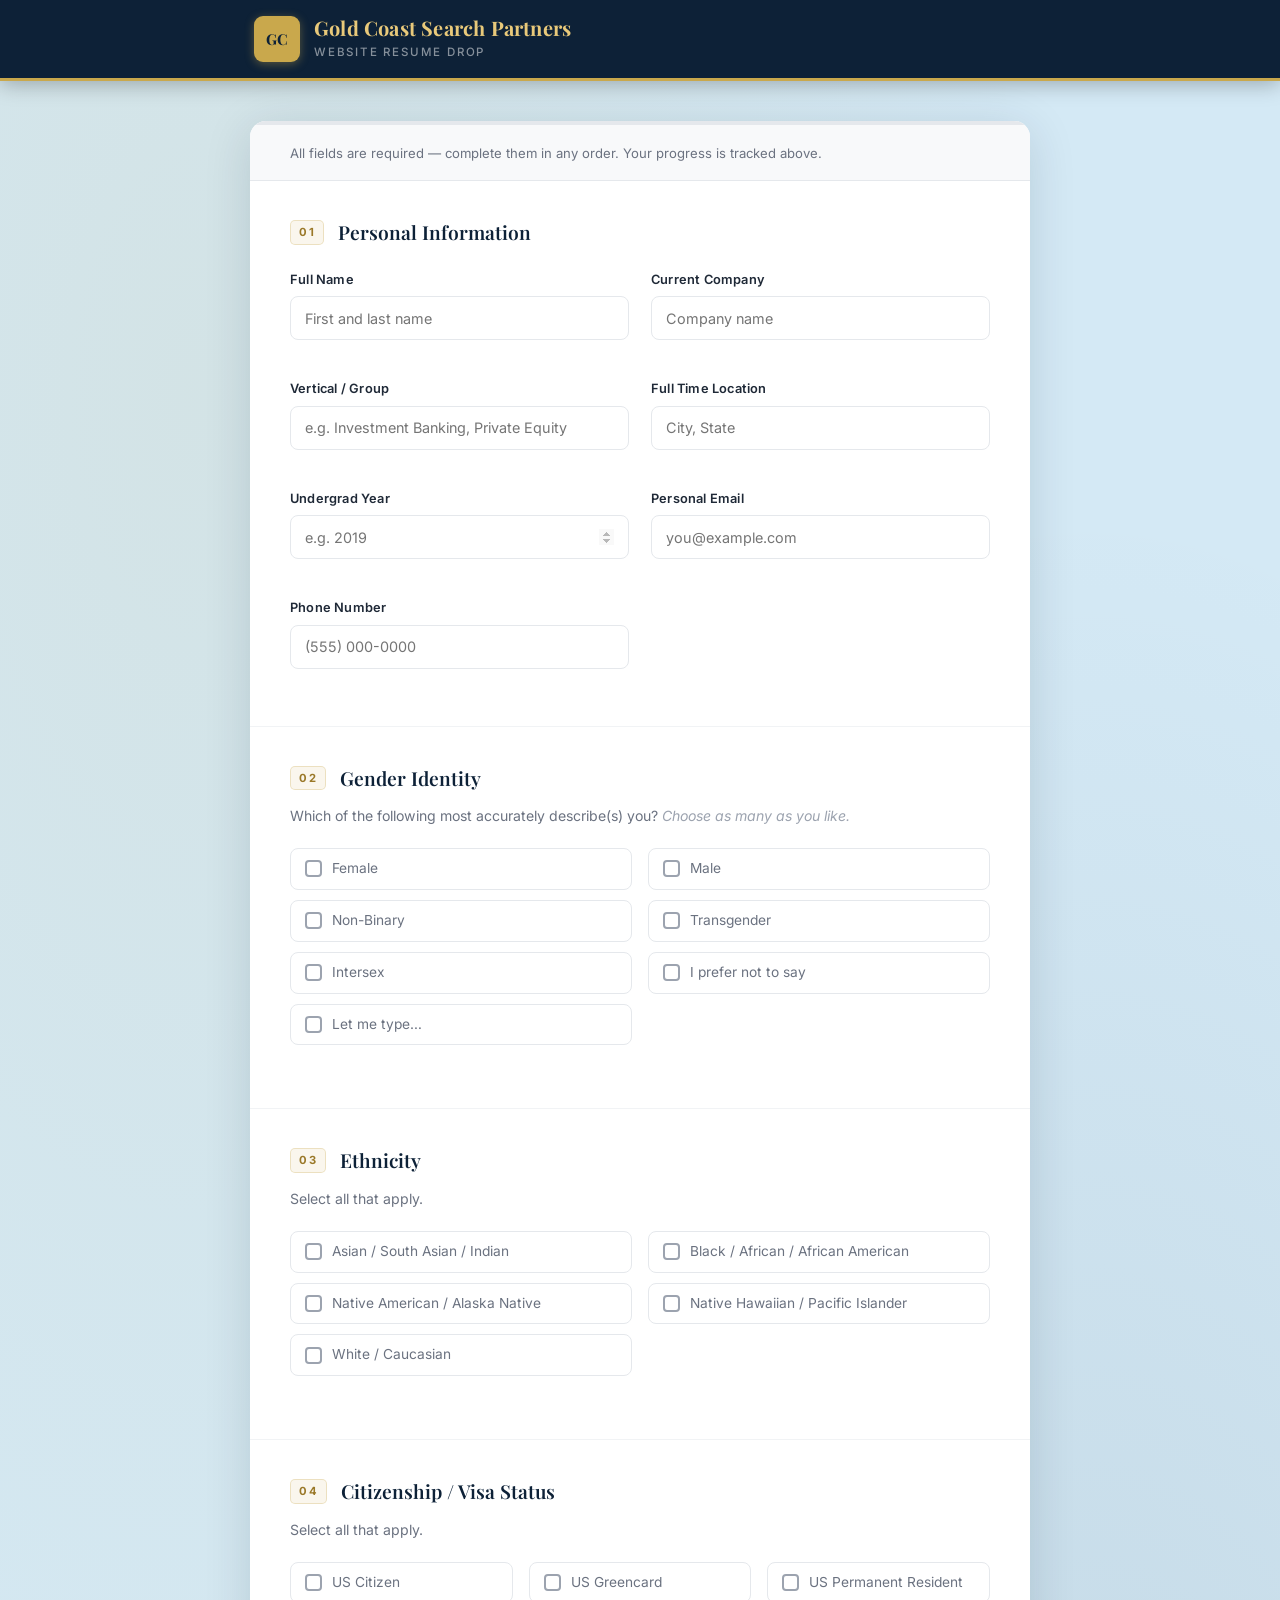
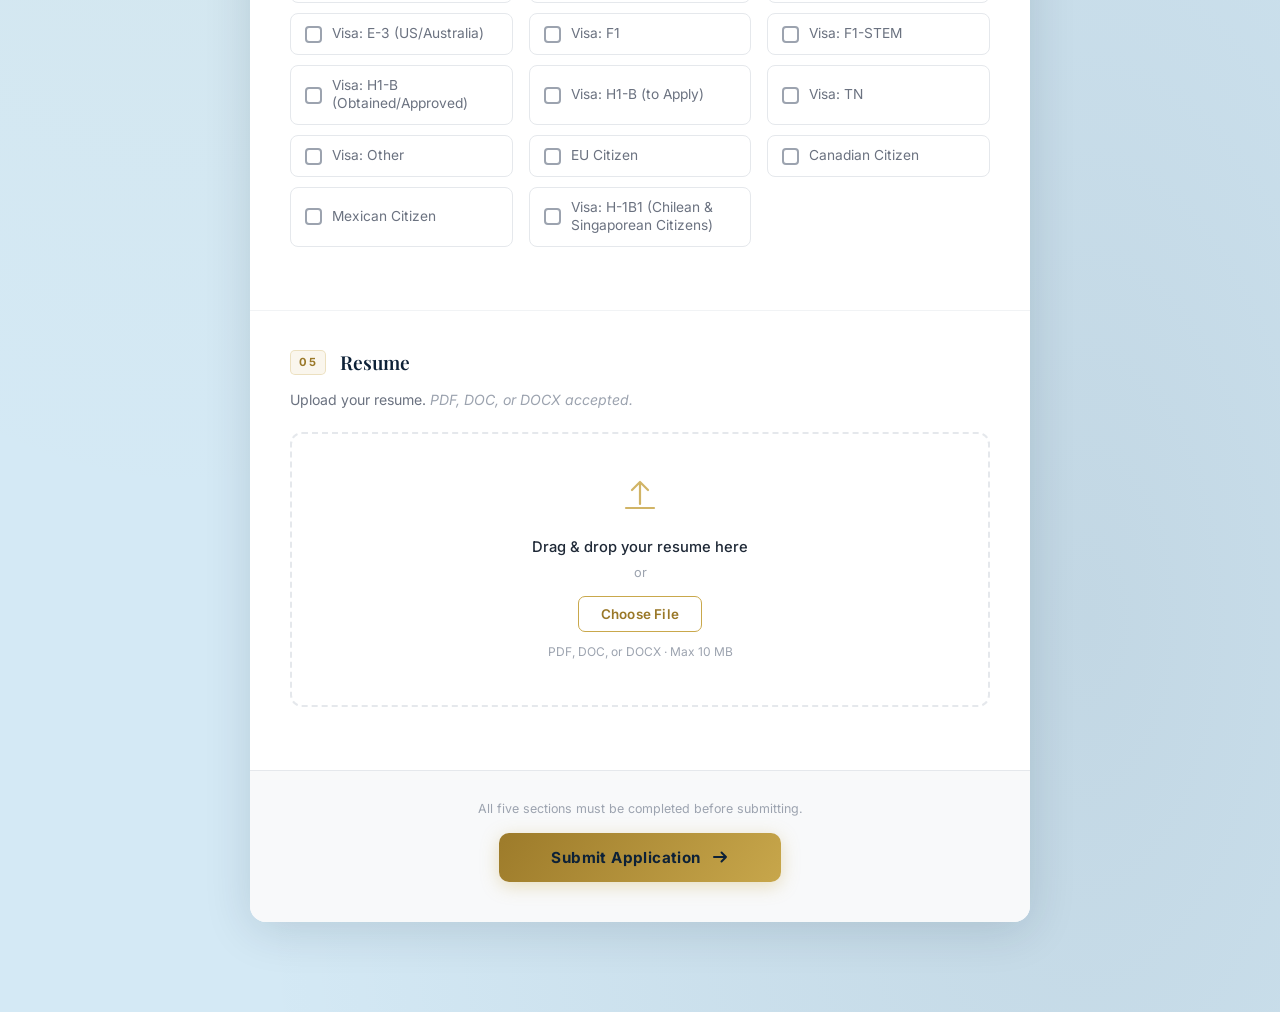
==== index.html @ 51894e19 "Initial commit: Gold Coast Search Partners resume drop form Static HTML/CSS/JS form with progress tr" ====
<!DOCTYPE html>
<html lang="en">
<head>
    <meta charset="UTF-8">
    <meta name="viewport" content="width=device-width, initial-scale=1.0">
    <title>Gold Coast Search Partners — Resume Drop</title>
    <link rel="preconnect" href="https://fonts.googleapis.com">
    <link rel="preconnect" href="https://fonts.gstatic.com" crossorigin>
    <link href="https://fonts.googleapis.com/css2?family=Inter:wght@300;400;500;600;700&family=Playfair+Display:wght@600;700&display=swap" rel="stylesheet">
    <link rel="stylesheet" href="style.css">
</head>
<body>

<header class="site-header">
    <div class="header-inner">
        <div class="header-brand">
            <div class="brand-mark">GC</div>
            <div class="brand-text">
                <h1 class="company-name">Gold Coast Search Partners</h1>
                <span class="form-subtitle">Website Resume Drop</span>
            </div>
        </div>
    </div>
</header>

<main class="page-content">
    <div class="form-wrapper">

        <div class="completion-bar">
            <div class="completion-fill" id="completion-fill"></div>
        </div>

        <div class="form-intro">
            <p>All fields are required — complete them in any order. Your progress is tracked above.</p>
        </div>

        <form id="resume-form" novalidate>

            <!-- 01 PERSONAL INFORMATION -->
            <section class="form-section" id="section-personal">
                <div class="section-label">
                    <span class="section-num">01</span>
                    <h2 class="section-title">Personal Information</h2>
                </div>
                <div class="fields-grid two-col">
                    <div class="field-wrap">
                        <label for="fullName">Full Name</label>
                        <input type="text" id="fullName" name="fullName" placeholder="First and last name" autocomplete="name">
                        <span class="err-msg"></span>
                    </div>
                    <div class="field-wrap">
                        <label for="currentCompany">Current Company</label>
                        <input type="text" id="currentCompany" name="currentCompany" placeholder="Company name" autocomplete="organization">
                        <span class="err-msg"></span>
                    </div>
                    <div class="field-wrap">
                        <label for="vertical">Vertical / Group</label>
                        <input type="text" id="vertical" name="vertical" placeholder="e.g. Investment Banking, Private Equity">
                        <span class="err-msg"></span>
                    </div>
                    <div class="field-wrap">
                        <label for="location">Full Time Location</label>
                        <input type="text" id="location" name="location" placeholder="City, State">
                        <span class="err-msg"></span>
                    </div>
                    <div class="field-wrap">
                        <label for="undergradYear">Undergrad Year</label>
                        <input type="number" id="undergradYear" name="undergradYear" placeholder="e.g. 2019" min="1970" max="2030">
                        <span class="err-msg"></span>
                    </div>
                    <div class="field-wrap">
                        <label for="email">Personal Email</label>
                        <input type="email" id="email" name="email" placeholder="you@example.com" autocomplete="email">
                        <span class="err-msg"></span>
                    </div>
                    <div class="field-wrap">
                        <label for="phone">Phone Number</label>
                        <input type="tel" id="phone" name="phone" placeholder="(555) 000-0000" autocomplete="tel">
                        <span class="err-msg"></span>
                    </div>
                </div>
            </section>

            <!-- 02 GENDER IDENTITY -->
            <section class="form-section" id="section-gender">
                <div class="section-label">
                    <span class="section-num">02</span>
                    <h2 class="section-title">Gender Identity</h2>
                </div>
                <p class="section-question">Which of the following most accurately describe(s) you? <em>Choose as many as you like.</em></p>
                <div class="checkbox-grid two-col">
                    <label class="cb-item">
                        <input type="checkbox" name="gender" value="Female">
                        <span class="cb-box"></span>
                        <span class="cb-text">Female</span>
                    </label>
                    <label class="cb-item">
                        <input type="checkbox" name="gender" value="Male">
                        <span class="cb-box"></span>
                        <span class="cb-text">Male</span>
                    </label>
                    <label class="cb-item">
                        <input type="checkbox" name="gender" value="Non-Binary">
                        <span class="cb-box"></span>
                        <span class="cb-text">Non-Binary</span>
                    </label>
                    <label class="cb-item">
                        <input type="checkbox" name="gender" value="Transgender">
                        <span class="cb-box"></span>
                        <span class="cb-text">Transgender</span>
                    </label>
                    <label class="cb-item">
                        <input type="checkbox" name="gender" value="Intersex">
                        <span class="cb-box"></span>
                        <span class="cb-text">Intersex</span>
                    </label>
                    <label class="cb-item">
                        <input type="checkbox" name="gender" value="I prefer not to say">
                        <span class="cb-box"></span>
                        <span class="cb-text">I prefer not to say</span>
                    </label>
                    <label class="cb-item">
                        <input type="checkbox" name="gender" value="Let me type" id="gender-let-me-type">
                        <span class="cb-box"></span>
                        <span class="cb-text">Let me type&hellip;</span>
                    </label>
                </div>
                <div class="custom-type-wrap" id="gender-custom-wrap">
                    <input type="text" id="genderCustom" placeholder="Please describe yourself…">
                    <span class="err-msg" id="genderCustom-err"></span>
                </div>
                <span class="err-msg section-err" id="gender-err"></span>
            </section>

            <!-- 03 ETHNICITY -->
            <section class="form-section" id="section-ethnicity">
                <div class="section-label">
                    <span class="section-num">03</span>
                    <h2 class="section-title">Ethnicity</h2>
                </div>
                <p class="section-question">Select all that apply.</p>
                <div class="checkbox-grid two-col">
                    <label class="cb-item">
                        <input type="checkbox" name="ethnicity" value="Asian/South Asian/Indian">
                        <span class="cb-box"></span>
                        <span class="cb-text">Asian / South Asian / Indian</span>
                    </label>
                    <label class="cb-item">
                        <input type="checkbox" name="ethnicity" value="Black/African/African American">
                        <span class="cb-box"></span>
                        <span class="cb-text">Black / African / African American</span>
                    </label>
                    <label class="cb-item">
                        <input type="checkbox" name="ethnicity" value="Native American/Alaska Native">
                        <span class="cb-box"></span>
                        <span class="cb-text">Native American / Alaska Native</span>
                    </label>
                    <label class="cb-item">
                        <input type="checkbox" name="ethnicity" value="Native Hawaiian/Pacific Islander">
                        <span class="cb-box"></span>
                        <span class="cb-text">Native Hawaiian / Pacific Islander</span>
                    </label>
                    <label class="cb-item">
                        <input type="checkbox" name="ethnicity" value="White/Caucasian">
                        <span class="cb-box"></span>
                        <span class="cb-text">White / Caucasian</span>
                    </label>
                </div>
                <span class="err-msg section-err" id="ethnicity-err"></span>
            </section>

            <!-- 04 CITIZENSHIP -->
            <section class="form-section" id="section-citizenship">
                <div class="section-label">
                    <span class="section-num">04</span>
                    <h2 class="section-title">Citizenship / Visa Status</h2>
                </div>
                <p class="section-question">Select all that apply.</p>
                <div class="checkbox-grid three-col">
                    <label class="cb-item">
                        <input type="checkbox" name="citizenship" value="US Citizen">
                        <span class="cb-box"></span>
                        <span class="cb-text">US Citizen</span>
                    </label>
                    <label class="cb-item">
                        <input type="checkbox" name="citizenship" value="US Greencard">
                        <span class="cb-box"></span>
                        <span class="cb-text">US Greencard</span>
                    </label>
                    <label class="cb-item">
                        <input type="checkbox" name="citizenship" value="US Permanent Resident">
                        <span class="cb-box"></span>
                        <span class="cb-text">US Permanent Resident</span>
                    </label>
                    <label class="cb-item">
                        <input type="checkbox" name="citizenship" value="Visa: E-3 (US/Australia)">
                        <span class="cb-box"></span>
                        <span class="cb-text">Visa: E-3 (US/Australia)</span>
                    </label>
                    <label class="cb-item">
                        <input type="checkbox" name="citizenship" value="Visa: F1">
                        <span class="cb-box"></span>
                        <span class="cb-text">Visa: F1</span>
                    </label>
                    <label class="cb-item">
                        <input type="checkbox" name="citizenship" value="Visa: F1-STEM">
                        <span class="cb-box"></span>
                        <span class="cb-text">Visa: F1-STEM</span>
                    </label>
                    <label class="cb-item">
                        <input type="checkbox" name="citizenship" value="Visa: H1-B (Obtained/Approved)">
                        <span class="cb-box"></span>
                        <span class="cb-text">Visa: H1-B (Obtained/Approved)</span>
                    </label>
                    <label class="cb-item">
                        <input type="checkbox" name="citizenship" value="Visa: H1-B (to Apply)">
                        <span class="cb-box"></span>
                        <span class="cb-text">Visa: H1-B (to Apply)</span>
                    </label>
                    <label class="cb-item">
                        <input type="checkbox" name="citizenship" value="Visa: TN">
                        <span class="cb-box"></span>
                        <span class="cb-text">Visa: TN</span>
                    </label>
                    <label class="cb-item">
                        <input type="checkbox" name="citizenship" value="Visa: Other">
                        <span class="cb-box"></span>
                        <span class="cb-text">Visa: Other</span>
                    </label>
                    <label class="cb-item">
                        <input type="checkbox" name="citizenship" value="EU Citizen">
                        <span class="cb-box"></span>
                        <span class="cb-text">EU Citizen</span>
                    </label>
                    <label class="cb-item">
                        <input type="checkbox" name="citizenship" value="Canadian Citizen">
                        <span class="cb-box"></span>
                        <span class="cb-text">Canadian Citizen</span>
                    </label>
                    <label class="cb-item">
                        <input type="checkbox" name="citizenship" value="Mexican Citizen">
                        <span class="cb-box"></span>
                        <span class="cb-text">Mexican Citizen</span>
                    </label>
                    <label class="cb-item">
                        <input type="checkbox" name="citizenship" value="Visa: H-1B1 (Chilean & Singaporean Citizens)">
                        <span class="cb-box"></span>
                        <span class="cb-text">Visa: H-1B1 (Chilean &amp; Singaporean Citizens)</span>
                    </label>
                </div>
                <span class="err-msg section-err" id="citizenship-err"></span>
            </section>

            <!-- 05 RESUME UPLOAD -->
            <section class="form-section" id="section-resume">
                <div class="section-label">
                    <span class="section-num">05</span>
                    <h2 class="section-title">Resume</h2>
                </div>
                <p class="section-question">Upload your resume. <em>PDF, DOC, or DOCX accepted.</em></p>
                <div class="upload-zone" id="upload-zone">
                    <input type="file" id="resumeFile" name="resumeFile" accept=".pdf,.doc,.docx">
                    <div class="upload-icon">
                        <svg width="36" height="36" viewBox="0 0 36 36" fill="none" aria-hidden="true">
                            <path d="M18 4v22M18 4L10 12M18 4l8 8" stroke="currentColor" stroke-width="2.2" stroke-linecap="round" stroke-linejoin="round"/>
                            <path d="M4 30h28" stroke="currentColor" stroke-width="2.2" stroke-linecap="round"/>
                        </svg>
                    </div>
                    <p class="upload-primary">Drag &amp; drop your resume here</p>
                    <p class="upload-or">or</p>
                    <button type="button" class="choose-file-btn" id="choose-file-btn">Choose File</button>
                    <p class="upload-hint">PDF, DOC, or DOCX &middot; Max 10 MB</p>
                    <div class="file-chosen" id="file-chosen"></div>
                </div>
                <span class="err-msg section-err" id="resume-err"></span>
            </section>

            <!-- SUBMIT -->
            <div class="form-footer">
                <p class="required-note">All five sections must be completed before submitting.</p>
                <button type="submit" class="submit-btn" id="submit-btn">
                    <span>Submit Application</span>
                    <svg width="18" height="18" viewBox="0 0 18 18" fill="none" aria-hidden="true">
                        <path d="M3 9h12M15 9l-4.5-4.5M15 9l-4.5 4.5" stroke="currentColor" stroke-width="2" stroke-linecap="round" stroke-linejoin="round"/>
                    </svg>
                </button>
            </div>

        </form>

        <!-- SUCCESS STATE -->
        <div class="success-state" id="success-state">
            <div class="success-icon">
                <svg width="56" height="56" viewBox="0 0 56 56" fill="none" aria-hidden="true">
                    <circle cx="28" cy="28" r="28" fill="rgba(201,168,76,0.12)"/>
                    <path d="M16 28l9 9 15-16" stroke="#C9A84C" stroke-width="3" stroke-linecap="round" stroke-linejoin="round"/>
                </svg>
            </div>
            <h2>Application Submitted</h2>
            <p>Thank you for submitting your information. The team at Gold Coast Search Partners will review your profile and be in touch shortly.</p>
        </div>

    </div>
</main>

<script src="main.js"></script>
</body>
</html>
---- style.css ----
/* ── RESET & BASE ── */
*, *::before, *::after { box-sizing: border-box; margin: 0; padding: 0; }

:root {
    --navy:        #0D2137;
    --navy-mid:    #1B4F72;
    --gold:        #C9A84C;
    --gold-light:  #E8C97A;
    --gold-dark:   #9A7828;
    --bg-blue:     #D4E9F5;
    --white:       #FFFFFF;
    --gray-50:     #F8F9FA;
    --gray-100:    #F1F3F5;
    --gray-200:    #E5E8EC;
    --gray-400:    #9CA3AF;
    --gray-600:    #6B7280;
    --gray-800:    #1F2937;
    --error:       #DC2626;
    --radius:      10px;
    --transition:  0.17s ease;
}

html { font-size: 16px; scroll-behavior: smooth; }

body {
    font-family: 'Inter', system-ui, -apple-system, sans-serif;
    background-color: var(--bg-blue);
    background-image:
        radial-gradient(ellipse at 15% 15%, rgba(201,168,76,0.09) 0%, transparent 55%),
        radial-gradient(ellipse at 85% 85%, rgba(13,33,55,0.09) 0%, transparent 55%);
    min-height: 100vh;
    color: var(--gray-800);
    line-height: 1.6;
}


/* ── HEADER ── */
.site-header {
    background: var(--navy);
    border-bottom: 3px solid var(--gold);
    position: sticky;
    top: 0;
    z-index: 100;
    box-shadow: 0 3px 20px rgba(0,0,0,0.28);
}

.header-inner {
    max-width: 820px;
    margin: 0 auto;
    padding: 16px 24px;
}

.header-brand {
    display: flex;
    align-items: center;
    gap: 14px;
}

.brand-mark {
    width: 46px;
    height: 46px;
    border-radius: 9px;
    background: var(--gold);
    color: var(--navy);
    font-family: 'Playfair Display', Georgia, serif;
    font-size: 15px;
    font-weight: 700;
    display: flex;
    align-items: center;
    justify-content: center;
    letter-spacing: 0.5px;
    flex-shrink: 0;
    box-shadow: 0 2px 10px rgba(201,168,76,0.4);
}

.brand-text {
    display: flex;
    flex-direction: column;
    gap: 3px;
}

.company-name {
    font-family: 'Playfair Display', Georgia, serif;
    font-size: 1.25rem;
    font-weight: 700;
    color: var(--gold-light);
    line-height: 1.2;
    letter-spacing: 0.2px;
}

.form-subtitle {
    font-size: 0.72rem;
    font-weight: 500;
    letter-spacing: 1.8px;
    text-transform: uppercase;
    color: rgba(255,255,255,0.5);
}


/* ── PAGE LAYOUT ── */
.page-content {
    padding: 40px 20px 90px;
}

.form-wrapper {
    max-width: 780px;
    margin: 0 auto;
    background: var(--white);
    border-radius: 16px;
    box-shadow: 0 8px 48px rgba(13,33,55,0.14);
    overflow: hidden;
}


/* ── COMPLETION BAR ── */
.completion-bar {
    height: 4px;
    background: var(--gray-200);
}

.completion-fill {
    height: 100%;
    width: 0%;
    background: linear-gradient(to right, var(--gold-dark), var(--gold), var(--gold-light));
    transition: width 0.5s cubic-bezier(0.34, 1.4, 0.64, 1);
}


/* ── FORM INTRO ── */
.form-intro {
    padding: 18px 40px 16px;
    border-bottom: 1px solid var(--gray-200);
    background: var(--gray-50);
}

.form-intro p {
    font-size: 0.82rem;
    color: var(--gray-600);
}


/* ── FORM SECTIONS ── */
.form-section {
    padding: 36px 40px;
    border-bottom: 1px solid var(--gray-100);
    transition: background var(--transition);
}

.form-section:last-of-type {
    border-bottom: none;
}

.form-section.has-error {
    background: rgba(220,38,38,0.02);
}

.section-label {
    display: flex;
    align-items: center;
    gap: 14px;
    margin-bottom: 22px;
}

.section-num {
    font-size: 0.7rem;
    font-weight: 700;
    letter-spacing: 1.5px;
    color: var(--gold-dark);
    background: rgba(201,168,76,0.1);
    border: 1px solid rgba(201,168,76,0.28);
    border-radius: 5px;
    padding: 3px 8px;
    flex-shrink: 0;
    line-height: 1.5;
}

.section-title {
    font-family: 'Playfair Display', Georgia, serif;
    font-size: 1.2rem;
    font-weight: 600;
    color: var(--navy);
}

.section-question {
    font-size: 0.88rem;
    color: var(--gray-600);
    margin-top: -10px;
    margin-bottom: 20px;
}

.section-question em {
    color: var(--gray-400);
    font-style: italic;
}


/* ── FIELDS GRID ── */
.fields-grid {
    display: grid;
    gap: 18px 22px;
}

.fields-grid.two-col {
    grid-template-columns: 1fr 1fr;
}

.field-wrap {
    display: flex;
    flex-direction: column;
    gap: 6px;
}

.field-wrap label {
    font-size: 0.8rem;
    font-weight: 600;
    color: var(--gray-800);
    letter-spacing: 0.2px;
}

.field-wrap input[type="text"],
.field-wrap input[type="email"],
.field-wrap input[type="tel"],
.field-wrap input[type="number"] {
    height: 44px;
    padding: 0 14px;
    border: 1.5px solid var(--gray-200);
    border-radius: 8px;
    font-size: 0.9rem;
    font-family: inherit;
    color: var(--gray-800);
    background: var(--white);
    outline: none;
    transition: border-color var(--transition), box-shadow var(--transition);
    width: 100%;
    -moz-appearance: textfield;
}

.field-wrap input:focus {
    border-color: var(--gold);
    box-shadow: 0 0 0 3px rgba(201,168,76,0.15);
}

.field-wrap input.has-error {
    border-color: var(--error);
    box-shadow: 0 0 0 3px rgba(220,38,38,0.10);
}

.field-wrap input.is-valid {
    border-color: #16A34A;
}

.field-wrap input::-webkit-inner-spin-button,
.field-wrap input::-webkit-outer-spin-button {
    opacity: 0.4;
}


/* ── CHECKBOX GRID ── */
.checkbox-grid {
    display: grid;
    gap: 10px 16px;
}

.checkbox-grid.two-col   { grid-template-columns: 1fr 1fr; }
.checkbox-grid.three-col { grid-template-columns: 1fr 1fr 1fr; }

.cb-item {
    display: flex;
    align-items: center;
    gap: 10px;
    padding: 11px 14px;
    border-radius: 8px;
    border: 1.5px solid var(--gray-200);
    cursor: pointer;
    user-select: none;
    transition: border-color var(--transition), background var(--transition);
}

.cb-item:hover {
    border-color: var(--gold);
    background: rgba(201,168,76,0.04);
}

.cb-item input[type="checkbox"] {
    display: none;
}

.cb-box {
    width: 17px;
    height: 17px;
    border-radius: 4px;
    border: 2px solid var(--gray-400);
    flex-shrink: 0;
    display: flex;
    align-items: center;
    justify-content: center;
    transition: all var(--transition);
    position: relative;
}

.cb-item input:checked ~ .cb-box {
    background: var(--gold);
    border-color: var(--gold);
}

.cb-item input:checked ~ .cb-box::after {
    content: '';
    display: block;
    width: 4px;
    height: 8px;
    border-right: 2px solid var(--navy);
    border-bottom: 2px solid var(--navy);
    transform: rotate(45deg) translate(-1px, -2px);
}

.cb-item:has(input:checked) {
    border-color: var(--gold);
    background: rgba(201,168,76,0.06);
}

.cb-text {
    font-size: 0.86rem;
    color: var(--gray-600);
    line-height: 1.3;
    transition: color var(--transition);
}

.cb-item input:checked ~ .cb-text {
    color: var(--navy);
    font-weight: 500;
}


/* ── "LET ME TYPE" CUSTOM INPUT ── */
.custom-type-wrap {
    display: none;
    margin-top: 14px;
    flex-direction: column;
    gap: 5px;
}

.custom-type-wrap.visible {
    display: flex;
}

.custom-type-wrap input {
    height: 44px;
    padding: 0 14px;
    border: 1.5px solid var(--gold);
    border-radius: 8px;
    font-size: 0.9rem;
    font-family: inherit;
    color: var(--gray-800);
    background: rgba(201,168,76,0.03);
    outline: none;
    transition: box-shadow var(--transition);
}

.custom-type-wrap input:focus {
    box-shadow: 0 0 0 3px rgba(201,168,76,0.18);
}

.custom-type-wrap input.has-error {
    border-color: var(--error);
    box-shadow: 0 0 0 3px rgba(220,38,38,0.10);
}


/* ── ERROR MESSAGES ── */
.err-msg {
    font-size: 0.77rem;
    color: var(--error);
    min-height: 15px;
    display: block;
    line-height: 1.4;
}

.section-err {
    margin-top: 12px;
}


/* ── UPLOAD ZONE ── */
.upload-zone {
    border: 2px dashed var(--gray-200);
    border-radius: 12px;
    padding: 44px 24px;
    text-align: center;
    cursor: pointer;
    transition: border-color var(--transition), background var(--transition);
    position: relative;
}

.upload-zone:hover,
.upload-zone.drag-over {
    border-color: var(--gold);
    background: rgba(201,168,76,0.04);
}

.upload-zone input[type="file"] {
    display: none;
}

.upload-icon {
    color: var(--gold);
    margin-bottom: 14px;
    opacity: 0.85;
}

.upload-primary {
    font-size: 0.92rem;
    font-weight: 500;
    color: var(--gray-800);
    margin-bottom: 4px;
}

.upload-or {
    font-size: 0.8rem;
    color: var(--gray-400);
    margin-bottom: 12px;
}

.choose-file-btn {
    display: inline-flex;
    align-items: center;
    padding: 9px 22px;
    background: var(--white);
    border: 1.5px solid var(--gold);
    color: var(--gold-dark);
    font-size: 0.84rem;
    font-weight: 600;
    font-family: inherit;
    border-radius: 7px;
    cursor: pointer;
    transition: all var(--transition);
    letter-spacing: 0.2px;
}

.choose-file-btn:hover {
    background: var(--gold);
    color: var(--navy);
}

.upload-hint {
    font-size: 0.75rem;
    color: var(--gray-400);
    margin-top: 10px;
}

.file-chosen {
    display: none;
    margin-top: 16px;
    padding: 10px 16px;
    background: rgba(201,168,76,0.08);
    border: 1px solid rgba(201,168,76,0.25);
    border-radius: 8px;
    font-size: 0.85rem;
    font-weight: 500;
    color: var(--navy-mid);
    align-items: center;
    justify-content: center;
    gap: 8px;
    max-width: 380px;
    margin-left: auto;
    margin-right: auto;
    word-break: break-all;
}

.file-chosen.visible {
    display: flex;
}

.file-chosen::before {
    content: '📎';
    flex-shrink: 0;
}


/* ── FORM FOOTER ── */
.form-footer {
    padding: 28px 40px 40px;
    display: flex;
    flex-direction: column;
    align-items: center;
    gap: 14px;
    background: var(--gray-50);
    border-top: 1px solid var(--gray-200);
}

.required-note {
    font-size: 0.78rem;
    color: var(--gray-400);
}

.submit-btn {
    display: inline-flex;
    align-items: center;
    gap: 10px;
    padding: 15px 52px;
    background: linear-gradient(125deg, var(--gold-dark) 0%, var(--gold) 50%, var(--gold-light) 100%);
    background-size: 220% 220%;
    background-position: 0% 50%;
    color: var(--navy);
    font-size: 0.95rem;
    font-weight: 700;
    font-family: inherit;
    letter-spacing: 0.4px;
    border: none;
    border-radius: 10px;
    cursor: pointer;
    transition: background-position 0.4s ease, transform 0.18s ease, box-shadow 0.18s ease;
    box-shadow: 0 4px 18px rgba(201,168,76,0.35);
}

.submit-btn:hover {
    background-position: 100% 50%;
    transform: translateY(-2px);
    box-shadow: 0 8px 28px rgba(201,168,76,0.45);
}

.submit-btn:active {
    transform: translateY(0);
}


/* ── SUCCESS STATE ── */
.success-state {
    display: none;
    flex-direction: column;
    align-items: center;
    text-align: center;
    padding: 80px 40px;
    gap: 14px;
}

.success-state.visible {
    display: flex;
}

.success-icon {
    margin-bottom: 8px;
}

.success-state h2 {
    font-family: 'Playfair Display', Georgia, serif;
    font-size: 1.75rem;
    color: var(--navy);
}

.success-state p {
    font-size: 0.95rem;
    color: var(--gray-600);
    max-width: 420px;
    line-height: 1.75;
}


/* ── RESPONSIVE ── */
@media (max-width: 620px) {
    .form-section  { padding: 26px 20px; }
    .form-intro    { padding: 14px 20px; }
    .form-footer   { padding: 24px 20px 34px; }
    .fields-grid.two-col    { grid-template-columns: 1fr; }
    .checkbox-grid.two-col  { grid-template-columns: 1fr; }
    .checkbox-grid.three-col{ grid-template-columns: 1fr 1fr; }
    .company-name  { font-size: 1.05rem; }
    .submit-btn    { padding: 14px 36px; }
    .page-content  { padding: 24px 12px 60px; }
}

@media (max-width: 380px) {
    .checkbox-grid.three-col { grid-template-columns: 1fr; }
}
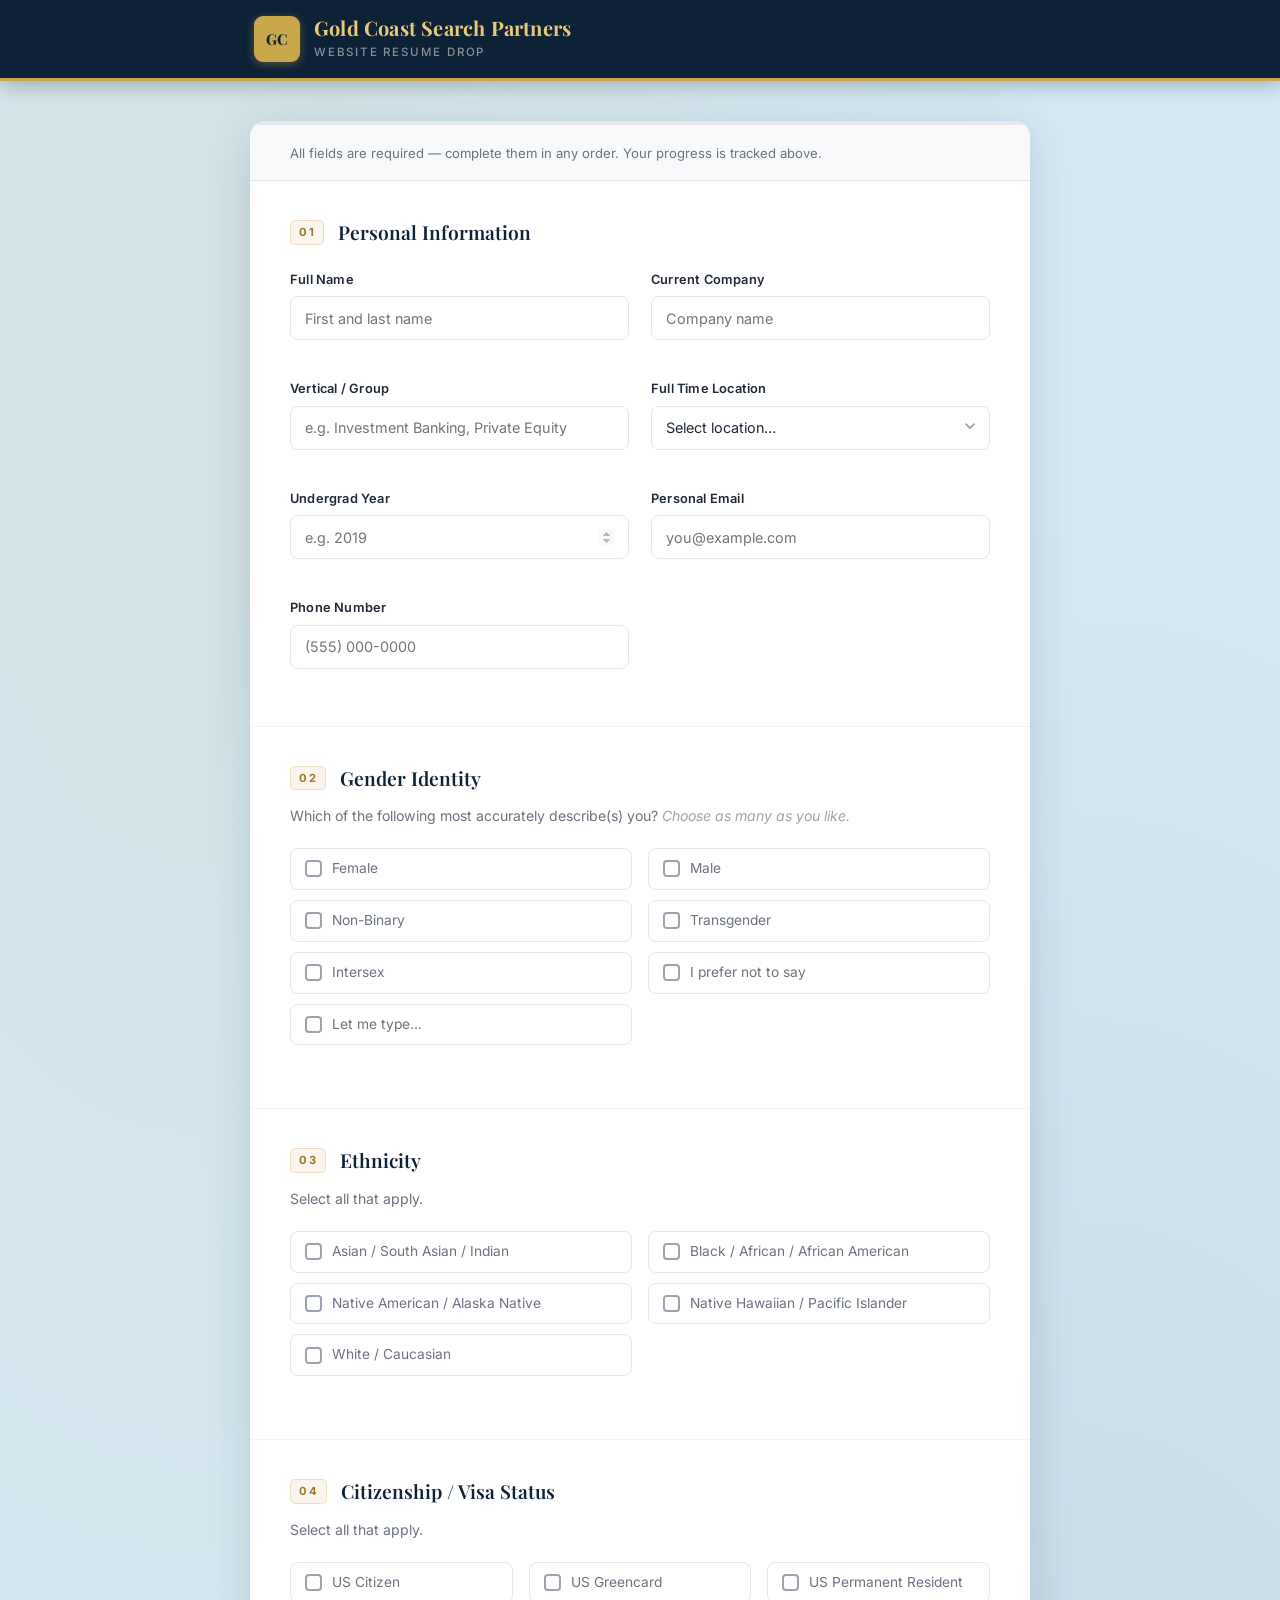
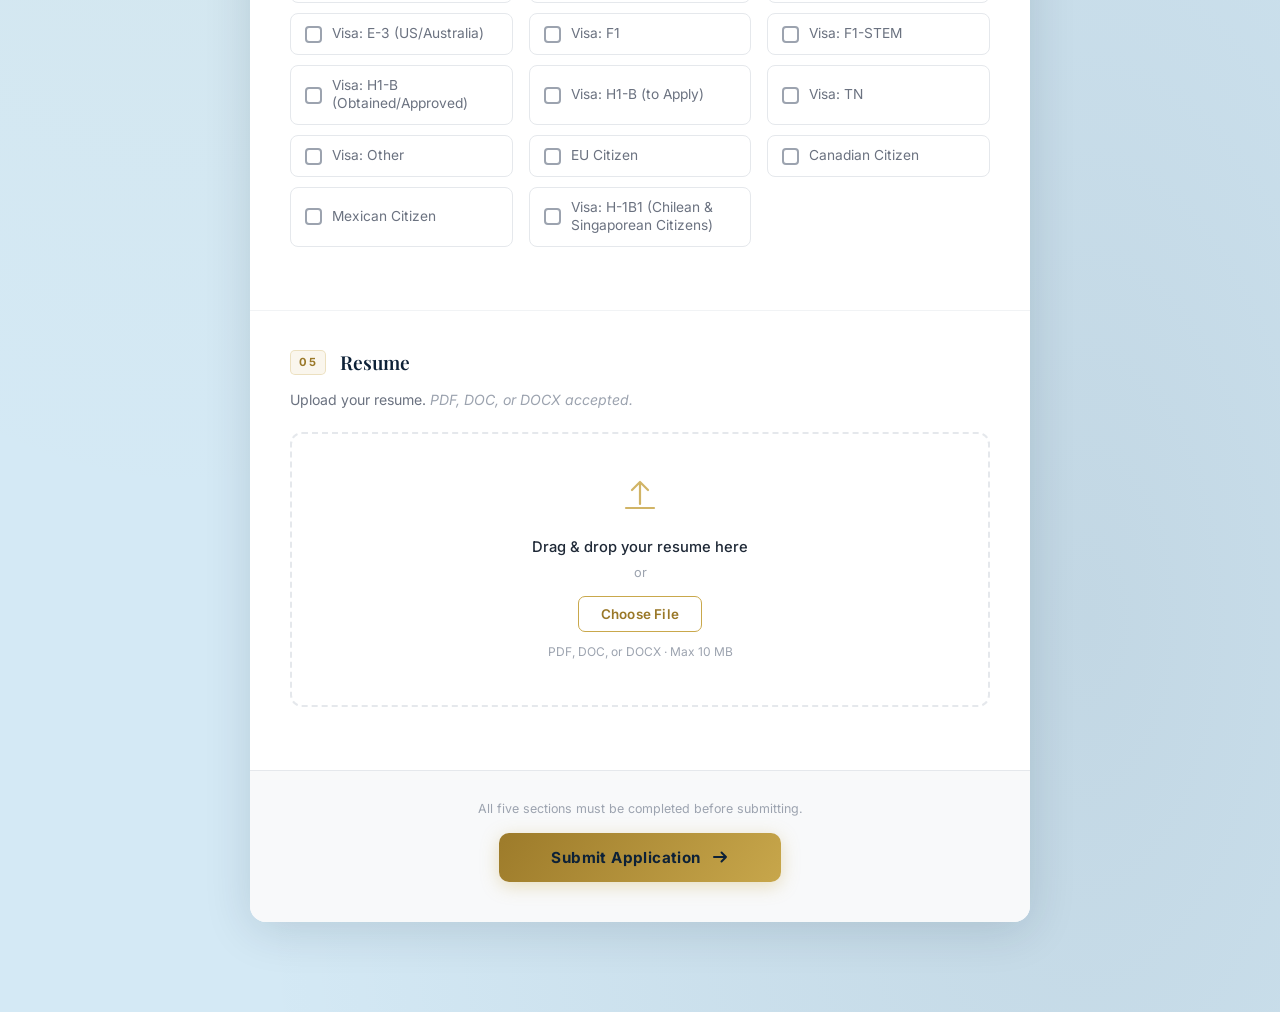
==== commit 0d9e2549: "Convert Form 1 Full Time Location from text input to dropdown - index.html: replaced text input with" ====
--- a/index.html
+++ b/index.html
@@ -60,8 +60,52 @@
                     </div>
                     <div class="field-wrap">
                         <label for="location">Full Time Location</label>
-                        <input type="text" id="location" name="location" placeholder="City, State">
-                        <span class="err-msg"></span>
+                        <!-- TODO: Replace options below with values from "Website Resume Drop Dropdown Location" image in the Helpful folder -->
+                        <div class="select-wrap">
+                            <select id="location" name="location">
+                                <option value="" disabled selected>Select location…</option>
+                                <optgroup label="United States">
+                                    <option>Atlanta, GA</option>
+                                    <option>Austin, TX</option>
+                                    <option>Boston, MA</option>
+                                    <option>Charlotte, NC</option>
+                                    <option>Chicago, IL</option>
+                                    <option>Dallas, TX</option>
+                                    <option>Denver, CO</option>
+                                    <option>Houston, TX</option>
+                                    <option>Los Angeles, CA</option>
+                                    <option>Miami, FL</option>
+                                    <option>Minneapolis, MN</option>
+                                    <option>Nashville, TN</option>
+                                    <option>New York, NY</option>
+                                    <option>Philadelphia, PA</option>
+                                    <option>San Francisco, CA</option>
+                                    <option>Seattle, WA</option>
+                                    <option>Washington, D.C.</option>
+                                </optgroup>
+                                <optgroup label="International">
+                                    <option>Dubai, UAE</option>
+                                    <option>Frankfurt, Germany</option>
+                                    <option>Hong Kong</option>
+                                    <option>London, UK</option>
+                                    <option>Paris, France</option>
+                                    <option>Singapore</option>
+                                    <option>Sydney, Australia</option>
+                                    <option>Tokyo, Japan</option>
+                                    <option>Toronto, Canada</option>
+                                    <option>Zurich, Switzerland</option>
+                                </optgroup>
+                                <optgroup label="Other">
+                                    <option>Other (not listed)</option>
+                                </optgroup>
+                            </select>
+                            <span class="select-arrow" aria-hidden="true">
+                                <svg width="14" height="14" viewBox="0 0 14 14" fill="none">
+                                    <path d="M3 5l4 4 4-4" stroke="currentColor" stroke-width="1.8" stroke-linecap="round" stroke-linejoin="round"/>
+                                </svg>
+                            </span>
+                        </div>
+                        <span class="err-msg" id="location-err"></span>
                     </div>
                     <div class="field-wrap">
                         <label for="undergradYear">Undergrad Year</label>
@@ -288,17 +332,6 @@
 
         </form>
 
-        <!-- SUCCESS STATE -->
-        <div class="success-state" id="success-state">
-            <div class="success-icon">
-                <svg width="56" height="56" viewBox="0 0 56 56" fill="none" aria-hidden="true">
-                    <circle cx="28" cy="28" r="28" fill="rgba(201,168,76,0.12)"/>
-                    <path d="M16 28l9 9 15-16" stroke="#C9A84C" stroke-width="3" stroke-linecap="round" stroke-linejoin="round"/>
-                </svg>
-            </div>
-            <h2>Application Submitted</h2>
-            <p>Thank you for submitting your information. The team at Gold Coast Search Partners will review your profile and be in touch shortly.</p>
-        </div>
 
     </div>
 </main>
--- a/style.css
+++ b/style.css
@@ -255,6 +255,51 @@
 }
 
 
+/* ── SELECT / DROPDOWN (shared) ── */
+.select-wrap {
+    position: relative;
+}
+
+.select-wrap select {
+    appearance: none;
+    -webkit-appearance: none;
+    width: 100%;
+    height: 44px;
+    padding: 0 40px 0 14px;
+    border: 1.5px solid var(--gray-200);
+    border-radius: 8px;
+    font-size: 0.9rem;
+    font-family: inherit;
+    color: var(--gray-800);
+    background: var(--white);
+    cursor: pointer;
+    outline: none;
+    transition: border-color var(--transition), box-shadow var(--transition);
+}
+
+.select-wrap select:focus {
+    border-color: var(--gold);
+    box-shadow: 0 0 0 3px rgba(201,168,76,0.15);
+}
+
+.select-wrap select.has-error {
+    border-color: var(--error);
+    box-shadow: 0 0 0 3px rgba(220,38,38,0.10);
+}
+
+.select-wrap select option[value=""] { color: var(--gray-400); }
+.select-wrap select option:not([value=""]) { color: var(--gray-800); }
+
+.select-arrow {
+    position: absolute;
+    right: 13px;
+    top: 50%;
+    transform: translateY(-50%);
+    pointer-events: none;
+    color: var(--gray-400);
+}
+
+
 /* ── CHECKBOX GRID ── */
 .checkbox-grid {
     display: grid;
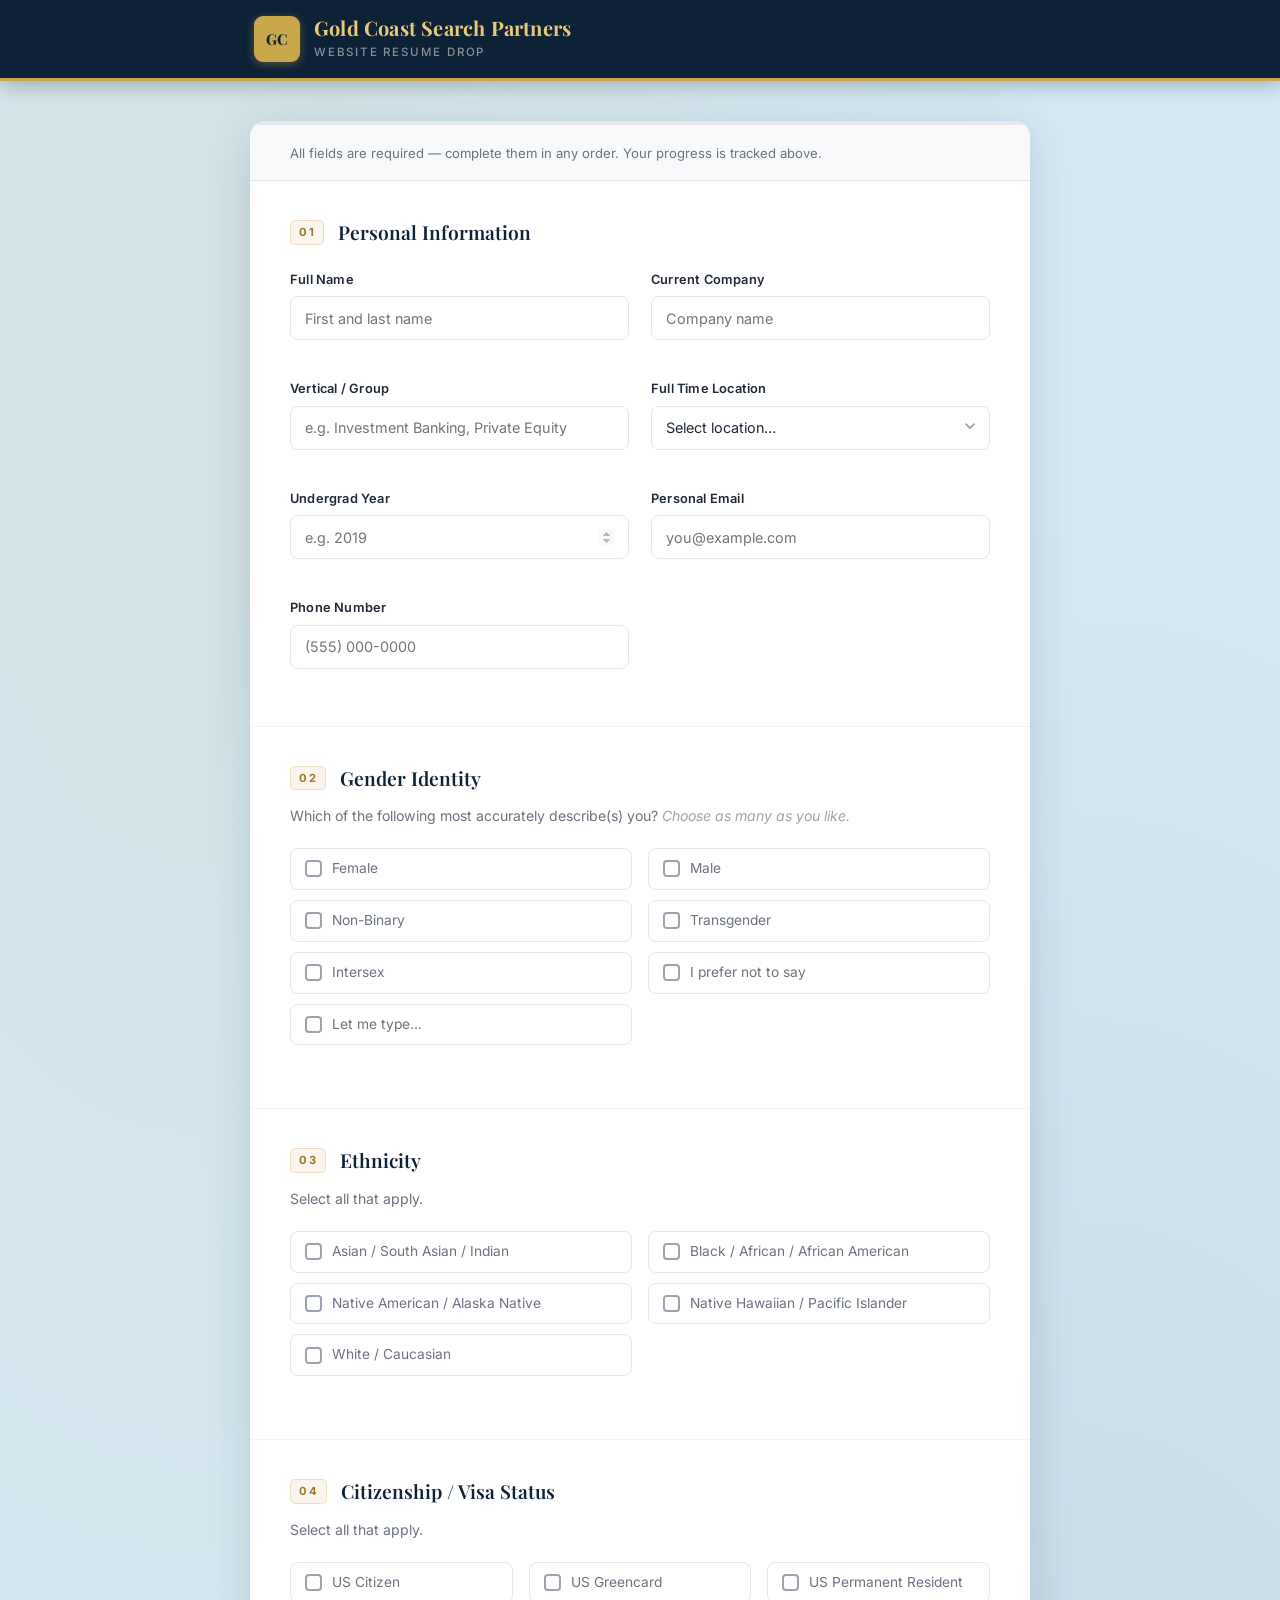
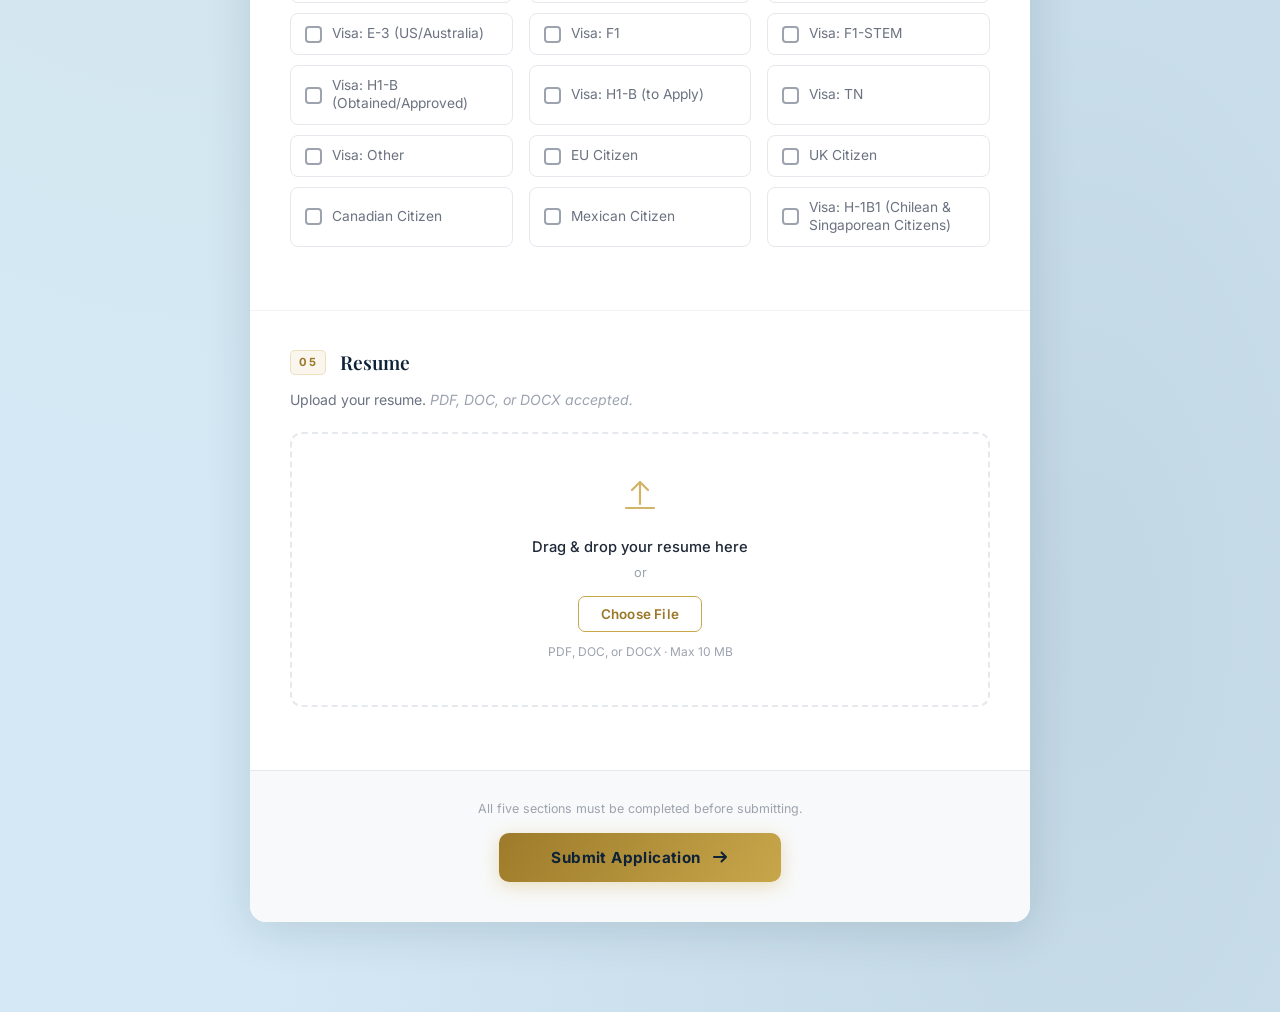
==== commit 9b1fc207: "Reconcile Citizenship/Visa options between Form 1 and Form 2 Form 2 was missing "Visa: F1-STEM" and " ====
--- a/index.html
+++ b/index.html
@@ -277,6 +277,11 @@
                         <span class="cb-text">EU Citizen</span>
                     </label>
                     <label class="cb-item">
+                        <input type="checkbox" name="citizenship" value="UK Citizen">
+                        <span class="cb-box"></span>
+                        <span class="cb-text">UK Citizen</span>
+                    </label>
+                    <label class="cb-item">
                         <input type="checkbox" name="citizenship" value="Canadian Citizen">
                         <span class="cb-box"></span>
                         <span class="cb-text">Canadian Citizen</span>
--- a/style.css
+++ b/style.css
@@ -520,6 +520,16 @@
     flex-shrink: 0;
 }
 
+.file-chosen.needs-reselect {
+    background: rgba(234,179,8,0.08);
+    border-color: rgba(234,179,8,0.35);
+    color: #92400E;
+}
+
+.file-chosen.needs-reselect::before {
+    content: '⚠️';
+}
+
 
 /* ── FORM FOOTER ── */
 .form-footer {
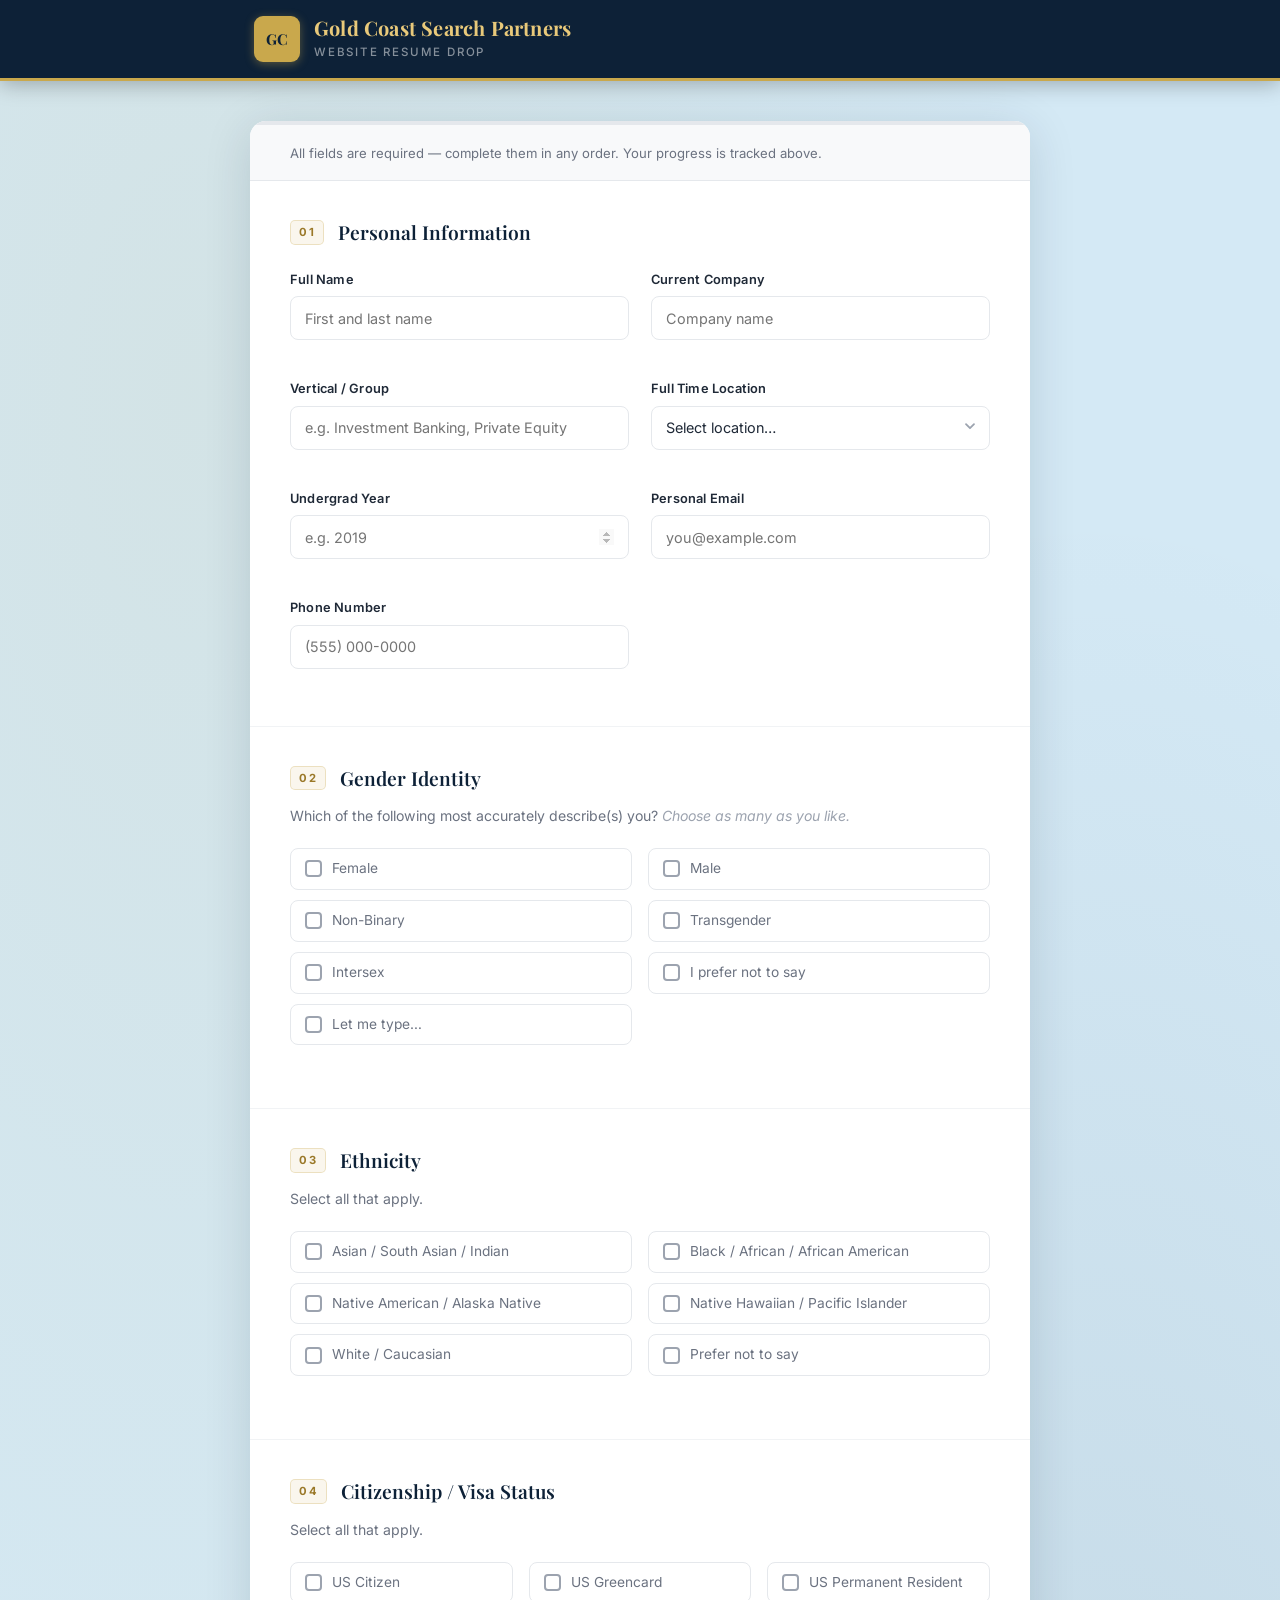
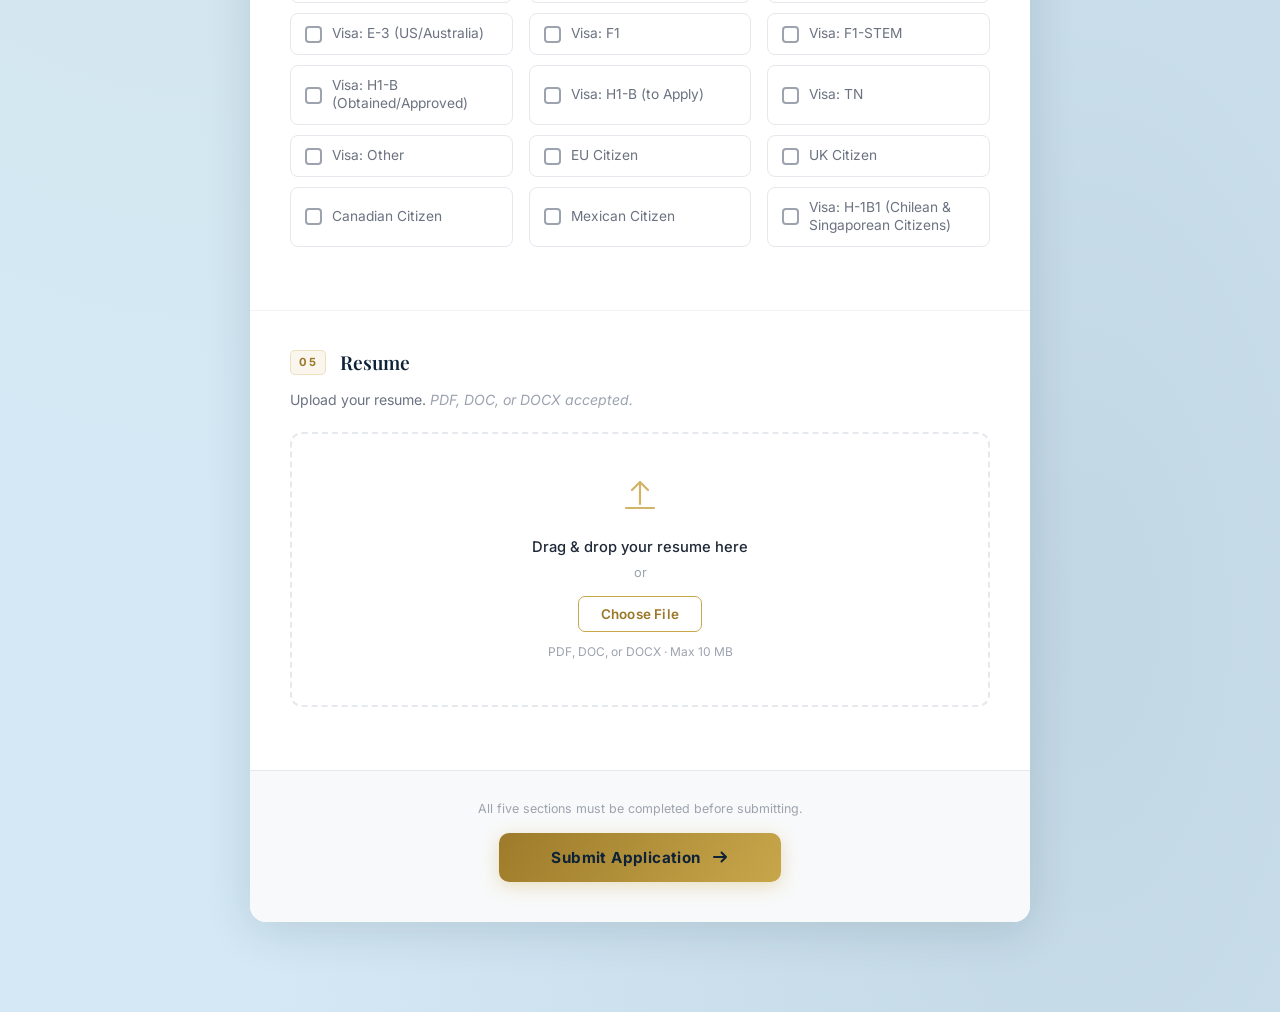
==== commit a344d5b7: "Add escape-hatch checkbox options and fix mid-word text wrapping Per peer testing feedback: - Fix "R" ====
--- a/index.html
+++ b/index.html
@@ -209,6 +209,11 @@
                         <span class="cb-box"></span>
                         <span class="cb-text">White / Caucasian</span>
                     </label>
+                    <label class="cb-item">
+                        <input type="checkbox" name="ethnicity" value="Prefer not to say">
+                        <span class="cb-box"></span>
+                        <span class="cb-text">Prefer not to say</span>
+                    </label>
                 </div>
                 <span class="err-msg section-err" id="ethnicity-err"></span>
             </section>
--- a/style.css
+++ b/style.css
@@ -508,7 +508,7 @@
     max-width: 380px;
     margin-left: auto;
     margin-right: auto;
-    word-break: break-all;
+    overflow-wrap: break-word;
 }
 
 .file-chosen.visible {
